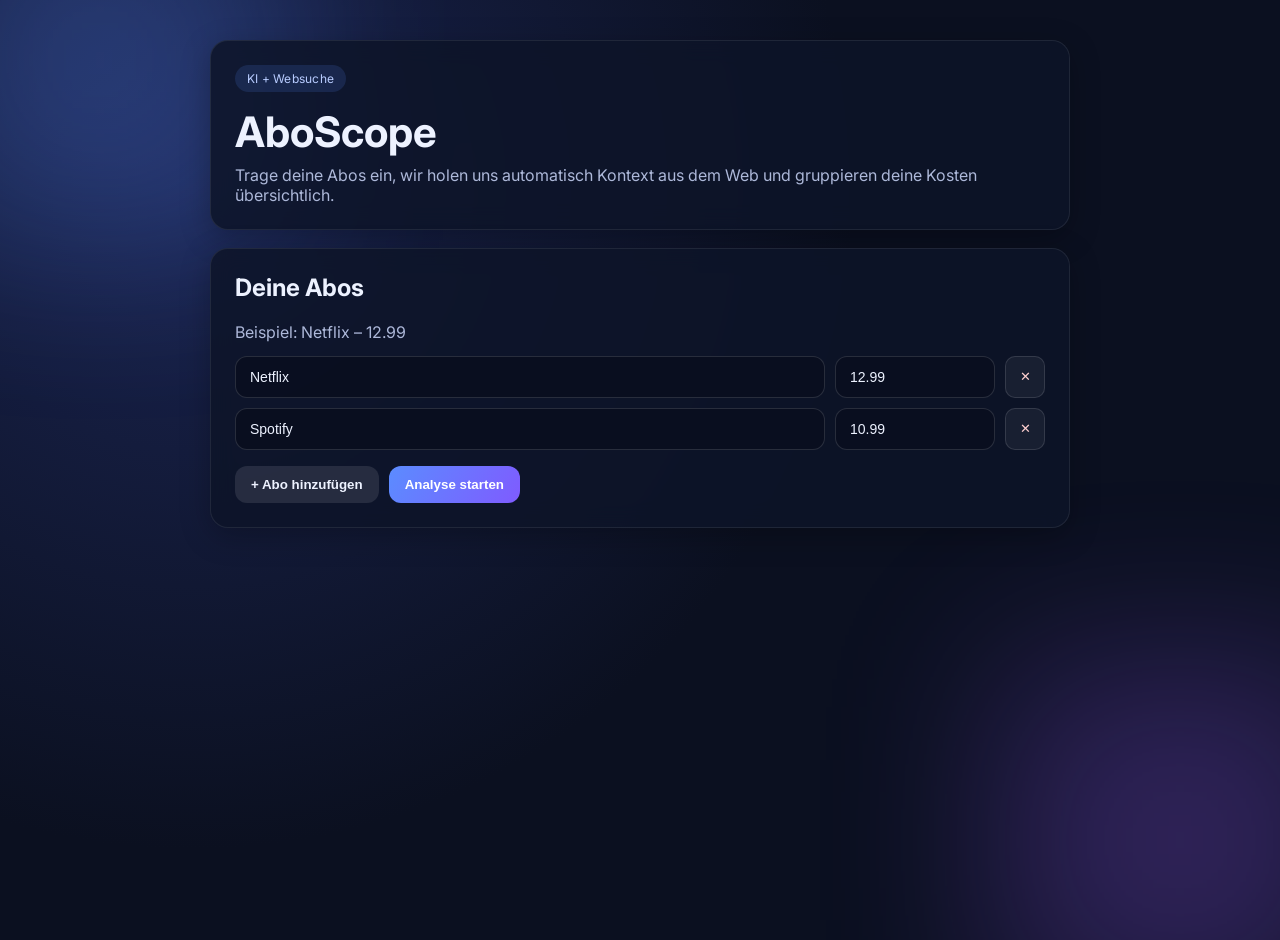
==== templates/index.html @ bd8a75b5 "Implement modern subscription analyzer web app" ====
<!DOCTYPE html>
<html lang="de">
<head>
  <meta charset="UTF-8" />
  <meta name="viewport" content="width=device-width, initial-scale=1.0" />
  <title>AboScope – Abo-Analyzer</title>
  <link rel="preconnect" href="https://fonts.googleapis.com">
  <link rel="preconnect" href="https://fonts.gstatic.com" crossorigin>
  <link href="https://fonts.googleapis.com/css2?family=Inter:wght@400;500;600;700;800&display=swap" rel="stylesheet">
  <link rel="stylesheet" href="/static/styles.css" />
</head>
<body>
  <div class="glow glow-1"></div>
  <div class="glow glow-2"></div>

  <main class="container">
    <section class="hero card">
      <p class="badge">KI + Websuche</p>
      <h1>AboScope</h1>
      <p class="subtitle">
        Trage deine Abos ein, wir holen uns automatisch Kontext aus dem Web und gruppieren deine Kosten übersichtlich.
      </p>
    </section>

    <section class="card input-panel">
      <h2>Deine Abos</h2>
      <p class="hint">Beispiel: Netflix – 12.99</p>
      <form id="subscription-form">
        <div id="rows"></div>

        <div class="actions">
          <button type="button" id="add-row" class="btn btn-secondary">+ Abo hinzufügen</button>
          <button type="submit" class="btn btn-primary">Analyse starten</button>
        </div>
      </form>
    </section>

    <section id="result" class="card result hidden"></section>
  </main>

  <template id="row-template">
    <div class="row">
      <input type="text" name="name" placeholder="Abo-Name (z.B. Netflix)" required />
      <input type="number" step="0.01" min="0" name="price" placeholder="Preis in €" required />
      <button type="button" class="delete" aria-label="Zeile löschen">✕</button>
    </div>
  </template>

  <script src="/static/app.js"></script>
</body>
</html>
---- static/styles.css ----
:root {
  color-scheme: dark;
  --bg: #0b1020;
  --card: rgba(14, 21, 41, 0.85);
  --card-border: rgba(255, 255, 255, 0.08);
  --primary: #5b8cff;
  --primary-2: #7f5bff;
  --text: #edf2ff;
  --muted: #adb8d9;
  --success: #47d8a6;
}

* { box-sizing: border-box; }
body {
  margin: 0;
  font-family: Inter, system-ui, sans-serif;
  background: radial-gradient(circle at 15% 20%, #1a2450 0%, var(--bg) 50%), var(--bg);
  color: var(--text);
  min-height: 100vh;
}

.glow {
  position: fixed;
  width: 360px;
  height: 360px;
  filter: blur(90px);
  opacity: 0.25;
  pointer-events: none;
}
.glow-1 { background: #5b8cff; top: -120px; left: -80px; }
.glow-2 { background: #9b5bff; bottom: -120px; right: -80px; }

.container {
  max-width: 900px;
  margin: 40px auto;
  padding: 0 20px 40px;
  display: grid;
  gap: 18px;
}

.card {
  background: var(--card);
  border: 1px solid var(--card-border);
  border-radius: 18px;
  padding: 24px;
  backdrop-filter: blur(12px);
  box-shadow: 0 8px 30px rgba(0, 0, 0, 0.25);
}

.badge {
  display: inline-block;
  margin: 0;
  padding: 6px 12px;
  border-radius: 999px;
  background: rgba(91, 140, 255, 0.15);
  color: #b8ccff;
  font-size: 12px;
  letter-spacing: .02em;
}

h1 { margin: 14px 0 8px; font-size: clamp(30px, 5vw, 42px); }
h2 { margin-top: 0; }
.subtitle, .hint { color: var(--muted); margin: 0; }

#rows {
  display: grid;
  gap: 10px;
  margin-top: 14px;
}

.row {
  display: grid;
  grid-template-columns: 1fr 160px 40px;
  gap: 10px;
}

input {
  width: 100%;
  border: 1px solid rgba(255,255,255,0.13);
  border-radius: 12px;
  background: rgba(9, 14, 30, 0.8);
  padding: 12px 14px;
  color: var(--text);
  font-size: 14px;
}

input:focus {
  outline: 2px solid rgba(91, 140, 255, 0.55);
  border-color: rgba(91, 140, 255, 0.8);
}

.actions {
  margin-top: 16px;
  display: flex;
  gap: 10px;
  flex-wrap: wrap;
}

.btn {
  border: none;
  border-radius: 12px;
  padding: 11px 16px;
  font-weight: 600;
  cursor: pointer;
}

.btn-primary {
  background: linear-gradient(120deg, var(--primary), var(--primary-2));
  color: white;
}

.btn-secondary {
  background: rgba(255,255,255,0.1);
  color: var(--text);
}

.delete {
  border: 1px solid rgba(255,255,255,0.12);
  background: rgba(255,255,255,0.05);
  color: #ffd0d0;
  border-radius: 10px;
  cursor: pointer;
}

.result.hidden { display: none; }
.result h3 { margin-top: 0; }
.group {
  margin-top: 14px;
  border-top: 1px solid rgba(255,255,255,0.08);
  padding-top: 14px;
}

.group-header {
  display: flex;
  justify-content: space-between;
  align-items: center;
}

.price { color: var(--success); font-weight: 700; }

.item-list {
  margin: 8px 0 0;
  padding-left: 20px;
  color: var(--muted);
}

.grand-total {
  margin-top: 18px;
  padding: 14px;
  border-radius: 12px;
  background: rgba(71, 216, 166, 0.12);
  border: 1px solid rgba(71, 216, 166, 0.3);
  font-size: 18px;
  font-weight: 700;
}

@media (max-width: 680px) {
  .row { grid-template-columns: 1fr 1fr 34px; }
}
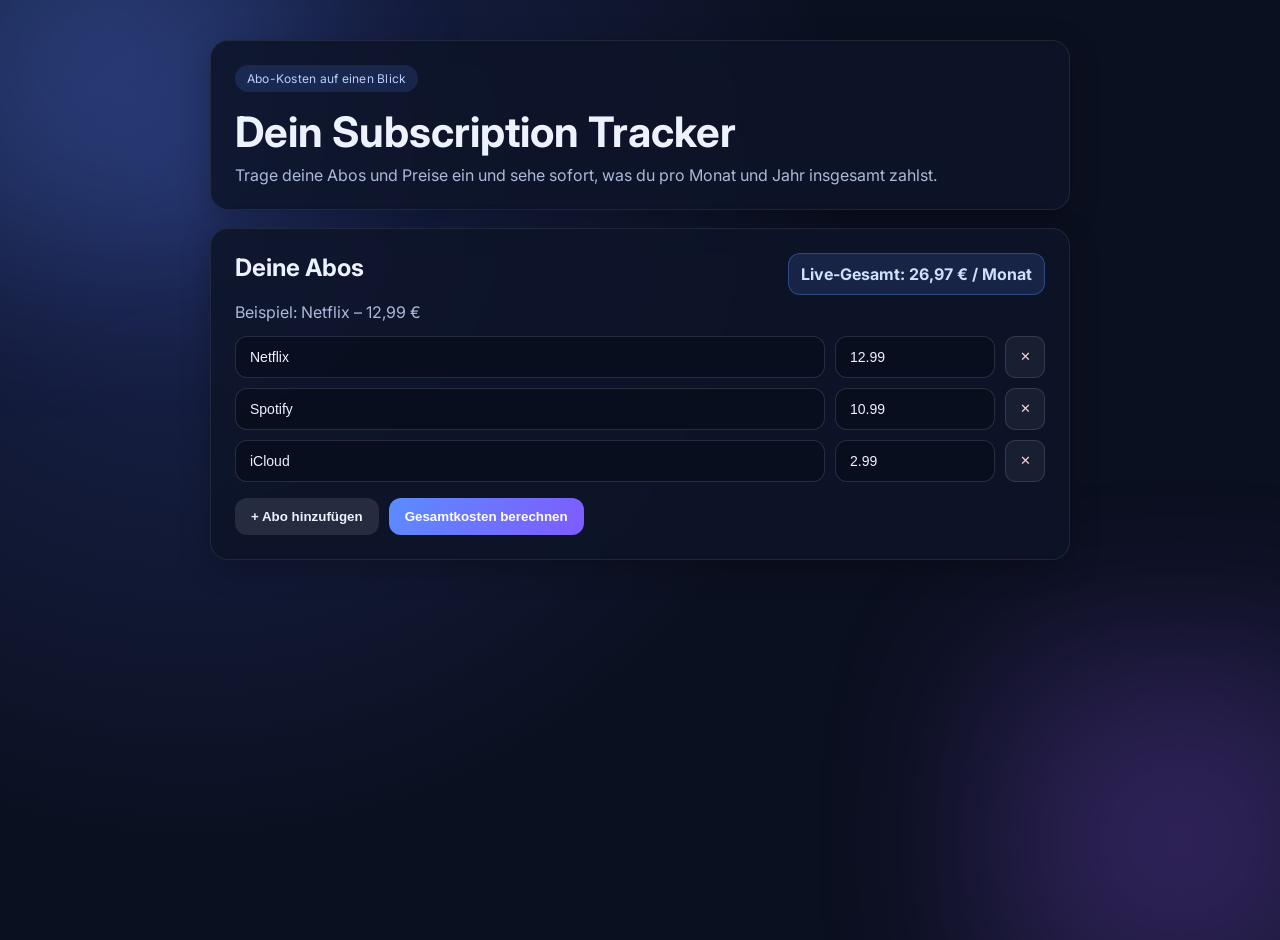
==== commit bac1aebb: "Modernisiere Abo-Kostenrechner mit Live-Gesamtsumme" ====
--- a/templates/index.html
+++ b/templates/index.html
@@ -3,7 +3,7 @@
 <head>
   <meta charset="UTF-8" />
   <meta name="viewport" content="width=device-width, initial-scale=1.0" />
-  <title>AboScope – Abo-Analyzer</title>
+  <title>AboScope – Abo-Kostenrechner</title>
   <link rel="preconnect" href="https://fonts.googleapis.com">
   <link rel="preconnect" href="https://fonts.gstatic.com" crossorigin>
   <link href="https://fonts.googleapis.com/css2?family=Inter:wght@400;500;600;700;800&display=swap" rel="stylesheet">
@@ -15,22 +15,28 @@
 
   <main class="container">
     <section class="hero card">
-      <p class="badge">KI + Websuche</p>
-      <h1>AboScope</h1>
+      <p class="badge">Abo-Kosten auf einen Blick</p>
+      <h1>Dein Subscription Tracker</h1>
       <p class="subtitle">
-        Trage deine Abos ein, wir holen uns automatisch Kontext aus dem Web und gruppieren deine Kosten übersichtlich.
+        Trage deine Abos und Preise ein und sehe sofort, was du pro Monat und Jahr insgesamt zahlst.
       </p>
     </section>
 
     <section class="card input-panel">
-      <h2>Deine Abos</h2>
-      <p class="hint">Beispiel: Netflix – 12.99</p>
+      <div class="panel-header">
+        <div>
+          <h2>Deine Abos</h2>
+          <p class="hint">Beispiel: Netflix – 12,99 €</p>
+        </div>
+        <div class="quick-total" id="quick-total">Live-Gesamt: 0,00 € / Monat</div>
+      </div>
+
       <form id="subscription-form">
         <div id="rows"></div>
 
         <div class="actions">
           <button type="button" id="add-row" class="btn btn-secondary">+ Abo hinzufügen</button>
-          <button type="submit" class="btn btn-primary">Analyse starten</button>
+          <button type="submit" class="btn btn-primary">Gesamtkosten berechnen</button>
         </div>
       </form>
     </section>
--- a/static/styles.css
+++ b/static/styles.css
@@ -62,6 +62,23 @@
 h2 { margin-top: 0; }
 .subtitle, .hint { color: var(--muted); margin: 0; }
 
+.panel-header {
+  display: flex;
+  justify-content: space-between;
+  align-items: flex-start;
+  gap: 12px;
+  flex-wrap: wrap;
+}
+
+.quick-total {
+  font-weight: 700;
+  color: #cfe0ff;
+  background: rgba(91, 140, 255, 0.14);
+  border: 1px solid rgba(91, 140, 255, 0.35);
+  border-radius: 12px;
+  padding: 10px 12px;
+}
+
 #rows {
   display: grid;
   gap: 10px;
@@ -102,6 +119,11 @@
   padding: 11px 16px;
   font-weight: 600;
   cursor: pointer;
+}
+
+.btn:disabled {
+  opacity: 0.75;
+  cursor: wait;
 }
 
 .btn-primary {
@@ -124,6 +146,32 @@
 
 .result.hidden { display: none; }
 .result h3 { margin-top: 0; }
+
+.totals-grid {
+  display: grid;
+  grid-template-columns: repeat(2, minmax(0, 1fr));
+  gap: 10px;
+}
+
+.total-card {
+  border-radius: 12px;
+  padding: 14px;
+  background: rgba(255, 255, 255, 0.04);
+  border: 1px solid rgba(255, 255, 255, 0.08);
+}
+
+.total-card p {
+  margin: 0;
+  color: var(--muted);
+  font-size: 14px;
+}
+
+.total-card strong {
+  display: block;
+  margin-top: 6px;
+  font-size: 22px;
+}
+
 .group {
   margin-top: 14px;
   border-top: 1px solid rgba(255,255,255,0.08);
@@ -156,4 +204,5 @@
 
 @media (max-width: 680px) {
   .row { grid-template-columns: 1fr 1fr 34px; }
-}
+  .totals-grid { grid-template-columns: 1fr; }
+}
